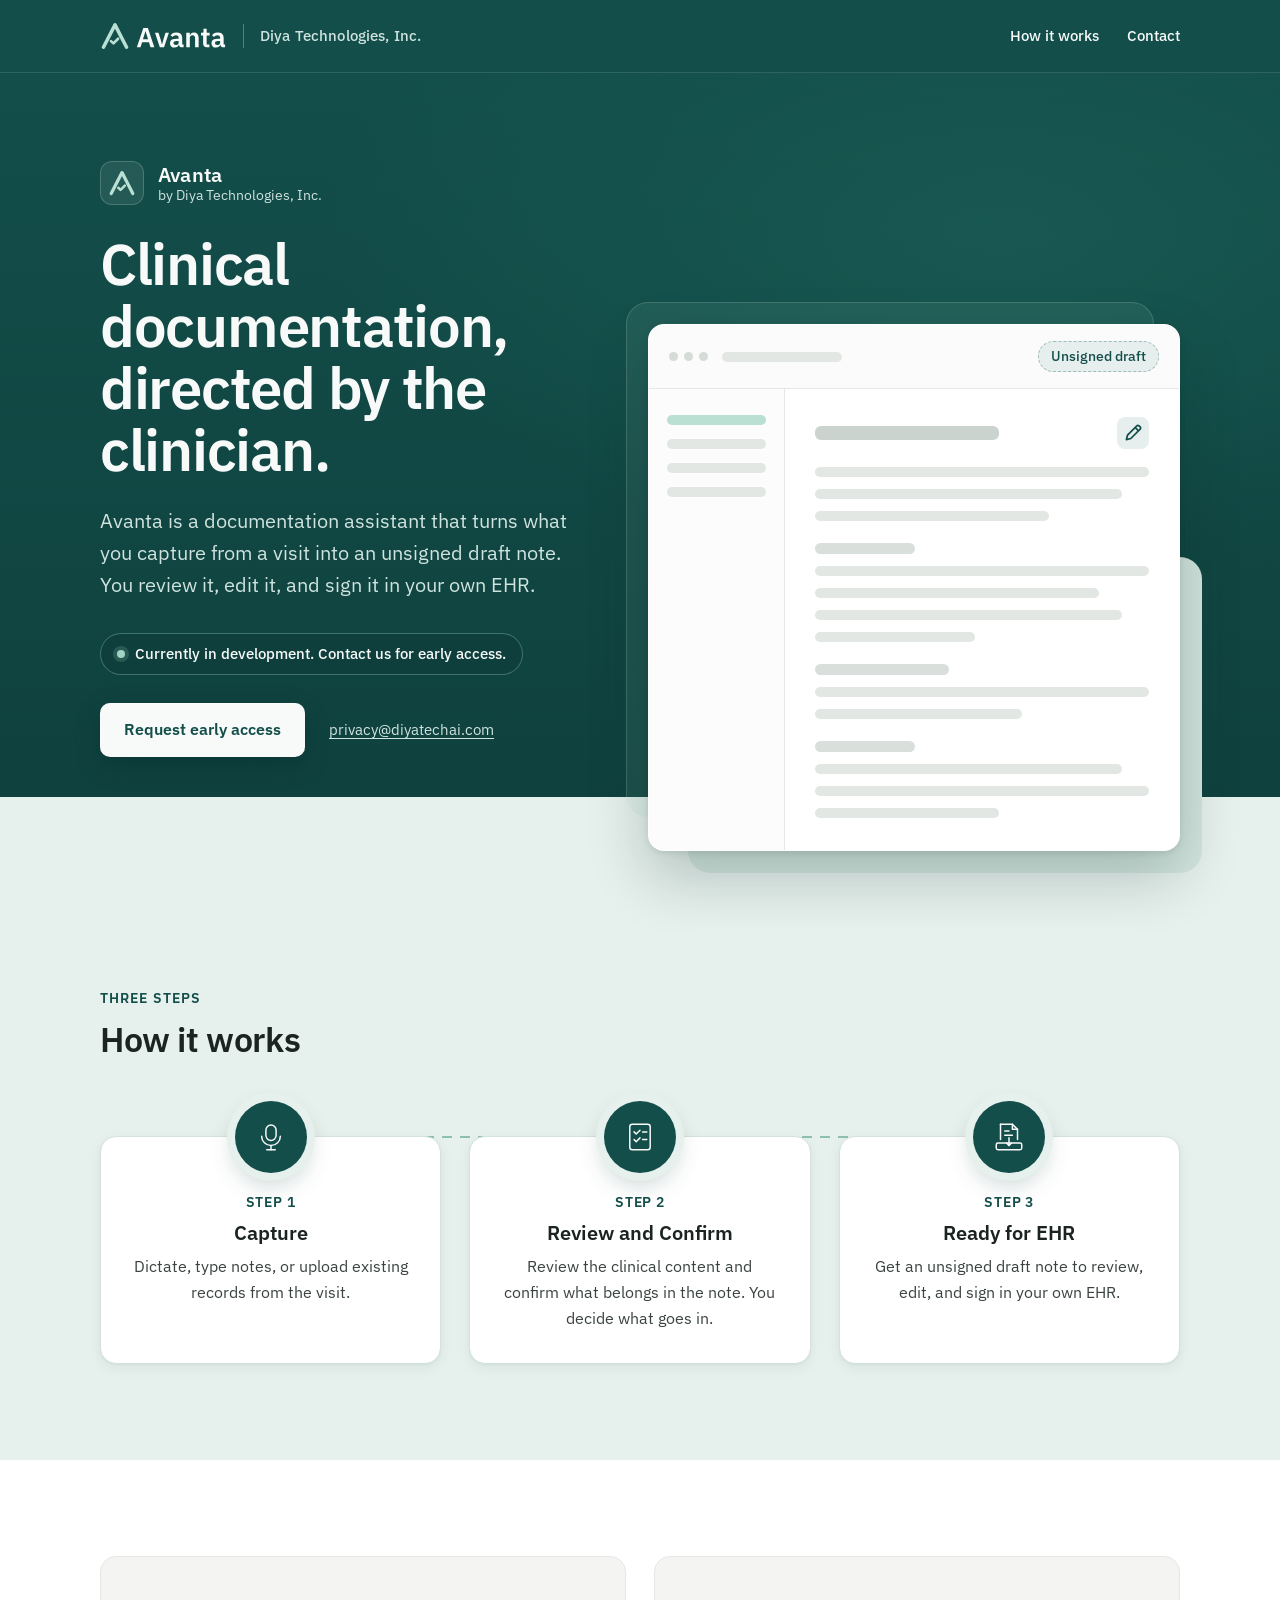
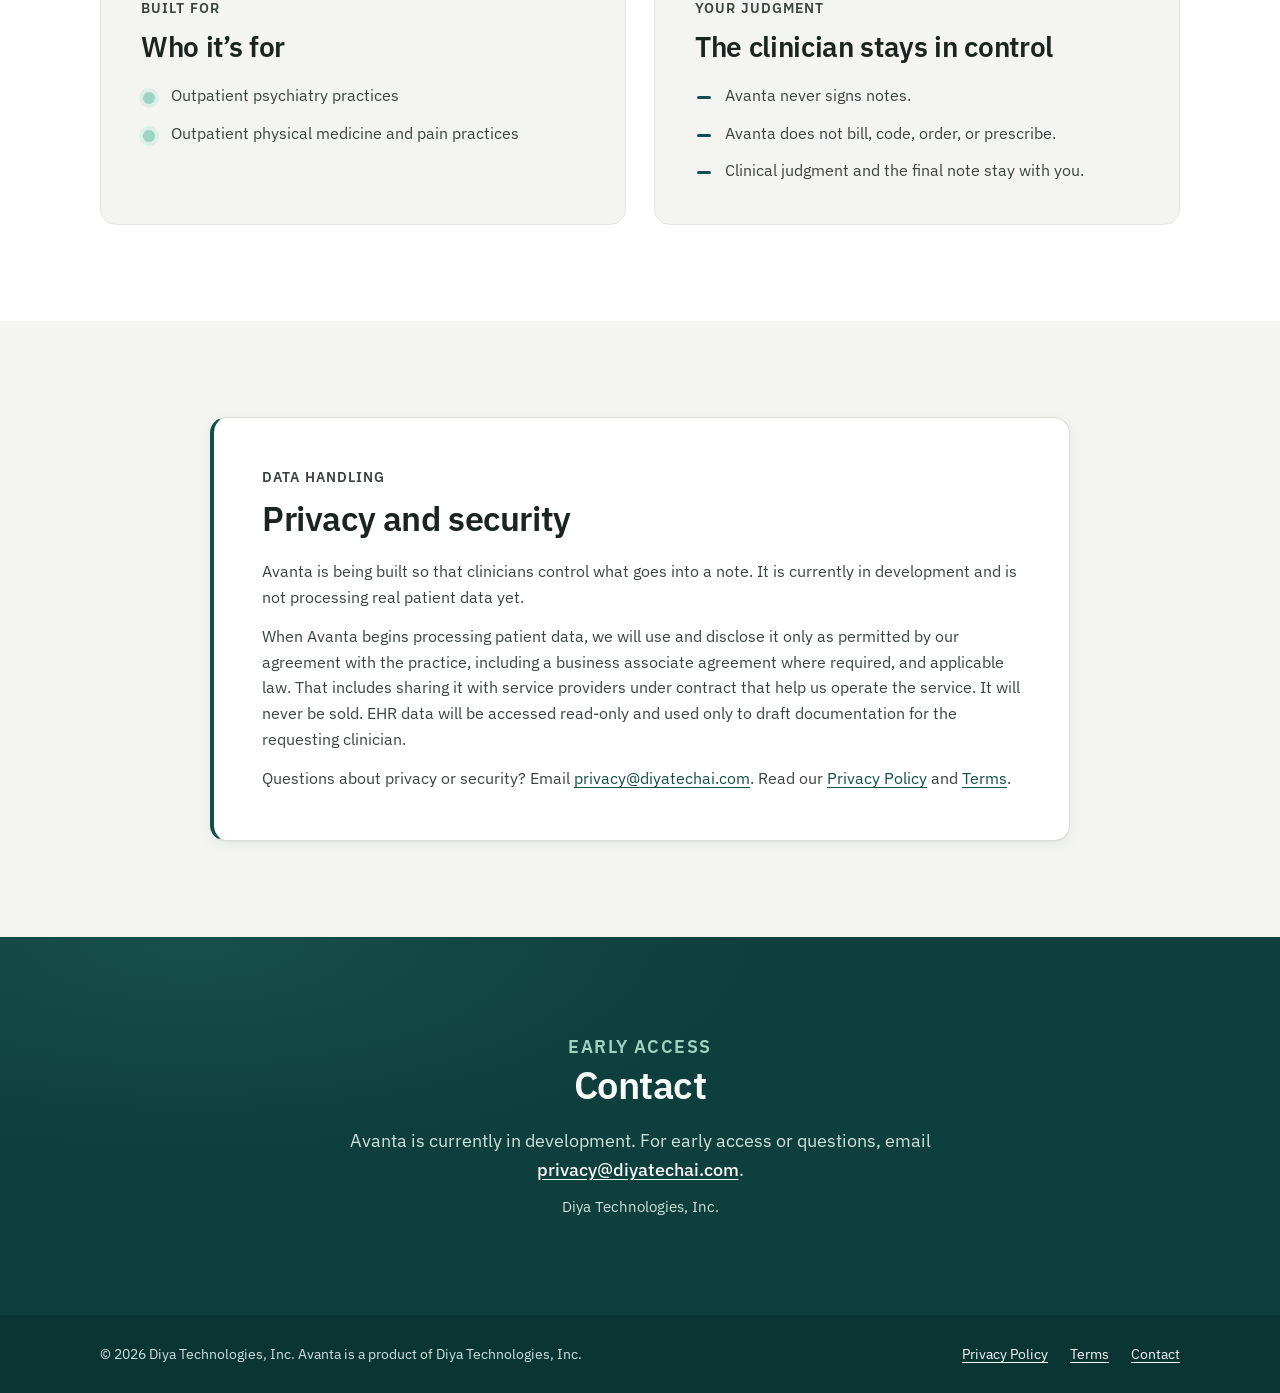
==== avanta/index.html @ 472aa52d "Publish Diya Technologies home page and Avanta pages Co-authored-by: johnjohnanthony <johnjohnanthon" ====
<!doctype html>
<html lang="en">
<head>
<meta charset="utf-8">
<meta name="viewport" content="width=device-width, initial-scale=1">
<title>Avanta | Diya Technologies, Inc.</title>
<meta name="description" content="Avanta is a clinician-directed clinical documentation assistant from Diya Technologies, Inc. It prepares unsigned draft notes that clinicians review, edit, and sign in their own EHR. Currently in development.">
<meta name="theme-color" content="#134E4A">
<link rel="icon" href="/avanta/logo/favicon.svg" type="image/svg+xml">
<link rel="icon" href="/avanta/logo/favicon-32.png" sizes="32x32" type="image/png">
<link rel="icon" href="/avanta/logo/favicon-16.png" sizes="16x16" type="image/png">
<link rel="icon" href="/avanta/logo/icon-512.png" sizes="512x512" type="image/png">
<link rel="apple-touch-icon" href="/avanta/logo/apple-touch-icon-180.png">
<link rel="preload" href="/avanta/fonts/ibm-plex-sans-latin-400-normal.woff2" as="font" type="font/woff2" crossorigin>
<link rel="stylesheet" href="/avanta/styles.css">
</head>
<body class="page-avanta">
<a class="skip" href="#main">Skip to content</a>
<header class="site-header">
  <div class="wrap">
    <div class="brand">
      <a class="logo" href="/avanta/" aria-label="Avanta"><svg data-logo="lockup" class="logo-svg" viewBox="0 0 203.1 48" role="img" aria-label="Avanta" focusable="false"><g class="logo-mark"><path d="M5.5 42 L24 6.2 L42.5 42" fill="none" stroke="currentColor" stroke-width="5.6" stroke-linecap="round" stroke-linejoin="round"/><path d="M17.6 32.2 L21.5 35.8 L28.9 28.4" fill="none" stroke="currentColor" stroke-width="4.3" stroke-linecap="round" stroke-linejoin="round"/></g><path class="logo-word" transform="translate(58 0)" d="M28.912607449856733 42.0H22.828080229226362L20.340974212034386 34.0945558739255H9.326647564469914L6.883954154727794 42.0H0.9326647564469914L11.325214899713467 11.0H18.60888252148997ZM18.91977077363897 29.07593123209169 16.388252148997136 21.259312320916905 14.922636103151863 16.32951289398281H14.70057306590258L13.234957020057307 21.259312320916905L10.74785100286533 29.07593123209169ZM44.4567335243553 42.0H37.70601719197708L29.978223495702007 18.816618911174785H35.574212034383955L38.8163323782235 28.80945558739255L41.08137535816619 37.070200573065904H41.39226361031519L43.65730659025788 28.80945558739255L46.810601719197706 18.816618911174785H52.22893982808023ZM75.81174785100288 42.0H72.65845272206305Q71.3704871060172 42.0 70.37120343839541 41.40042979942693Q69.37191977077364 40.80085959885387 68.81676217765043 39.646131805157594Q68.26160458452722 38.49140401146132 68.26160458452722 36.93696275071633V36.448424068767906L69.68280802292264 38.00286532951289H68.08395415472779Q67.50659025787967 40.22349570200573 65.70787965616046 41.378223495702Q63.909169054441264 42.532951289398284 61.333237822349574 42.532951289398284Q57.78022922636104 42.532951289398284 55.870487106017194 40.64541547277937Q53.96074498567336 38.757879656160455 53.96074498567336 35.693409742120345Q53.96074498567336 33.29512893982808 55.13767908309456 31.740687679083095Q56.314613180515764 30.186246418338108 58.5352435530086 29.386819484240686Q60.75587392550143 28.587392550143264 63.86475644699141 28.587392550143264H67.81747851002865V26.89971346704871Q67.81747851002865 24.98997134670487 66.79598853868194 23.90186246418338Q65.77449856733524 22.813753581661892 63.50945558739255 22.813753581661892Q61.510888252149 22.813753581661892 60.28954154727794 23.679799426934096Q59.06819484240688 24.545845272206304 58.2243553008596 25.744985673352435L54.84899713467049 22.724928366762178Q56.136962750716336 20.726361031518625 58.26876790830946 19.505014326647565Q60.400573065902584 18.283667621776505 63.909169054441264 18.283667621776505Q68.57249283667622 18.283667621776505 71.03739255014327 20.437679083094558Q73.50229226361031 22.591690544412607 73.50229226361031 26.544412607449857V37.46991404011462H75.81174785100288ZM67.81747851002865 32.00716332378224H64.1756446991404Q61.95501432664757 32.00716332378224 60.84469914040115 32.73997134670487Q59.73438395415473 33.4727793696275 59.73438395415473 34.84957020057307V35.60458452722063Q59.73438395415473 36.98137535816619 60.66704871060172 37.6919770773639Q61.599713467048716 38.402578796561606 63.24297994269341 38.402578796561606Q64.53094555873926 38.402578796561606 65.55243553008597 38.02507163323782Q66.57392550143267 37.64756446991404 67.19570200573065 36.892550143266476Q67.81747851002865 36.13753581661891 67.81747851002865 35.07163323782235ZM85.71547277936963 42.0H80.03065902578798V18.816618911174785H85.71547277936963V22.68051575931232H85.93753581661892Q86.64813753581663 20.81518624641834 88.18037249283668 19.549426934097422Q89.71260744985675 18.283667621776505 92.42177650429801 18.283667621776505Q95.97478510028654 18.283667621776505 97.9067335243553 20.65974212034384Q99.83868194842408 23.035816618911173 99.83868194842408 27.343839541547275V42.0H94.15386819484242V27.921203438395416Q94.15386819484242 25.478510028653293 93.26561604584529 24.212750716332376Q92.37736389684815 22.94699140401146 90.33438395415475 22.94699140401146Q89.17965616045846 22.94699140401146 88.11375358166191 23.368911174785097Q87.04785100286534 23.79083094555874 86.38166189111749 24.612464183381086Q85.71547277936963 25.434097421203436 85.71547277936963 26.677650429799428ZM117.0704871060172 42.0H112.98452722063038Q110.05329512893984 42.0 108.52106017191977 40.46776504297994Q106.98882521489972 38.93553008595988 106.98882521489972 36.09312320916905V23.302292263610315H103.56905444126076V18.816618911174785H105.34555873925503Q106.63352435530086 18.816618911174785 107.09985673352436 18.21704871060172Q107.56618911174786 17.617478510028654 107.56618911174786 16.41833810888252V12.46561604584527H112.67363896848138V18.816618911174785H117.42578796561605V23.302292263610315H112.67363896848138V37.46991404011462H117.0704871060172ZM142.16332378223495 42.0H139.01002865329514Q137.72206303724928 42.0 136.72277936962752 41.40042979942693Q135.72349570200575 40.80085959885387 135.16833810888255 39.646131805157594Q134.61318051575932 38.49140401146132 134.61318051575932 36.93696275071633V36.448424068767906L136.03438395415475 38.00286532951289H134.4355300859599Q133.85816618911176 40.22349570200573 132.05945558739256 41.378223495702Q130.26074498567337 42.532951289398284 127.68481375358166 42.532951289398284Q124.13180515759313 42.532951289398284 122.22206303724928 40.64541547277937Q120.31232091690545 38.757879656160455 120.31232091690545 35.693409742120345Q120.31232091690545 33.29512893982808 121.48925501432666 31.740687679083095Q122.66618911174785 30.186246418338108 124.8868194842407 29.386819484240686Q127.10744985673354 28.587392550143264 130.2163323782235 28.587392550143264H134.16905444126076V26.89971346704871Q134.16905444126076 24.98997134670487 133.14756446991404 23.90186246418338Q132.12607449856733 22.813753581661892 129.86103151862466 22.813753581661892Q127.86246418338109 22.813753581661892 126.64111747851004 23.679799426934096Q125.41977077363897 24.545845272206304 124.5759312320917 25.744985673352435L121.20057306590259 22.724928366762178Q122.48853868194844 20.726361031518625 124.62034383954156 19.505014326647565Q126.75214899713468 18.283667621776505 130.26074498567337 18.283667621776505Q134.92406876790832 18.283667621776505 137.38896848137537 20.437679083094558Q139.85386819484242 22.591690544412607 139.85386819484242 26.544412607449857V37.46991404011462H142.16332378223495ZM134.16905444126076 32.00716332378224H130.5272206303725Q128.30659025787966 32.00716332378224 127.19627507163324 32.73997134670487Q126.08595988538683 33.4727793696275 126.08595988538683 34.84957020057307V35.60458452722063Q126.08595988538683 36.98137535816619 127.01862464183381 37.6919770773639Q127.9512893982808 38.402578796561606 129.59455587392551 38.402578796561606Q130.88252148997137 38.402578796561606 131.90401146131808 38.02507163323782Q132.92550143266476 37.64756446991404 133.54727793696276 36.892550143266476Q134.16905444126076 36.13753581661891 134.16905444126076 35.07163323782235Z"/></svg></a>
      <span class="brand-sep" aria-hidden="true"></span>
      <a class="company" href="/">Diya Technologies, Inc.</a>
    </div>
    <nav class="nav" aria-label="Primary">
      <a href="#how">How it works</a>
      <a href="#contact">Contact</a>
    </nav>
  </div>
</header>

<main id="main">
  <div class="hero-band">
    <div class="wrap hero">
      <div class="hero-copy">
        <p class="wordmark"><span class="wm-mark"><svg data-logo="mark" class="mark-svg" viewBox="0 0 48 48" aria-hidden="true" focusable="false"><path d="M5.5 42 L24 6.2 L42.5 42" fill="none" stroke="currentColor" stroke-width="5.6" stroke-linecap="round" stroke-linejoin="round"/><path d="M17.6 32.2 L21.5 35.8 L28.9 28.4" fill="none" stroke="currentColor" stroke-width="4.3" stroke-linecap="round" stroke-linejoin="round"/></svg></span><span class="wm-text">Avanta<span>by Diya Technologies, Inc.</span></span></p>
        <h1>Clinical documentation, directed by the clinician.</h1>
        <p class="lede">Avanta is a documentation assistant that turns what you capture from a visit into an unsigned draft note. You review it, edit it, and sign it in your own EHR.</p>
        <p class="status"><i aria-hidden="true"></i>Currently in development. Contact us for early access.</p>
        <div class="actions">
          <a class="btn" href="mailto:privacy@diyatechai.com?subject=Avanta%20early%20access">Request early access</a>
          <a class="mail" href="mailto:privacy@diyatechai.com">privacy@diyatechai.com</a>
        </div>
      </div>
      <div class="hero-visual">
        <div class="frame">
<div class="mock" aria-hidden="true">
  <div class="mock-top"><span class="dots"><i></i><i></i><i></i></span><span class="sk w30"></span><span class="badge">Unsigned draft</span></div>
  <div class="mock-body">
    <div class="mock-side"><span class="sk on"></span><span class="sk"></span><span class="sk"></span><span class="sk"></span></div>
    <div class="mock-main">
      <div class="mock-head"><span class="sk hd w55"></span><svg class="mock-icon" viewBox="0 0 20 20" aria-hidden="true"><path d="M4 16l1-4 8.5-8.5a1.4 1.4 0 0 1 2 0l1 1a1.4 1.4 0 0 1 0 2L8 15l-4 1z" fill="none" stroke="currentColor" stroke-width="1.6" stroke-linejoin="round"/><path d="M12 5l3 3" fill="none" stroke="currentColor" stroke-width="1.6"/></svg></div>
      <span class="sk w100"></span><span class="sk w92"></span><span class="sk w70"></span>
      <span class="sk sub w30"></span>
      <span class="sk w100"></span><span class="sk w85"></span><span class="sk w92"></span><span class="sk w48"></span>
      <span class="sk sub w40"></span>
      <span class="sk w100"></span><span class="sk w62"></span>
      <span class="sk sub w30"></span>
      <span class="sk w92"></span><span class="sk w100"></span><span class="sk w55"></span>
    </div>
  </div>
</div>
        </div>
      </div>
    </div>
  </div>

  <section id="how" class="band band-how" aria-labelledby="how-h">
    <div class="wrap">
      <p class="eyebrow">Three steps</p>
      <h2 id="how-h">How it works</h2>
      <ol class="steps">
        <li class="step">
          <div class="step-node"><span class="step-icon"><svg viewBox="0 0 40 40" fill="none" stroke="currentColor" stroke-width="1.75" stroke-linecap="round" stroke-linejoin="round" aria-hidden="true"><rect x="14" y="6" width="12" height="18" rx="6"/><path d="M9 19a11 11 0 0 0 22 0"/><path d="M20 30v5"/><path d="M15 35h10"/></svg></span></div>
          <span class="step-num">Step 1</span>
          <h3>Capture</h3>
          <p>Dictate, type notes, or upload existing records from the visit.</p>
        </li>
        <li class="step">
          <div class="step-node"><span class="step-icon"><svg viewBox="0 0 40 40" fill="none" stroke="currentColor" stroke-width="1.75" stroke-linecap="round" stroke-linejoin="round" aria-hidden="true"><rect x="8" y="5" width="24" height="30" rx="3"/><path d="M13 14l2.5 2.5L20 12"/><path d="M23 14h5"/><path d="M13 23l2.5 2.5L20 21"/><path d="M23 23h5"/></svg></span></div>
          <span class="step-num">Step 2</span>
          <h3>Review and Confirm</h3>
          <p>Review the clinical content and confirm what belongs in the note. You decide what goes in.</p>
        </li>
        <li class="step">
          <div class="step-node"><span class="step-icon"><svg viewBox="0 0 40 40" fill="none" stroke="currentColor" stroke-width="1.75" stroke-linecap="round" stroke-linejoin="round" aria-hidden="true"><path d="M10 5h14l6 6v12"/><path d="M24 5v6h6"/><path d="M10 5v18"/><path d="M15 13h5"/><path d="M15 18h9"/><rect x="5" y="27" width="30" height="8" rx="2"/><path d="M20 21v9"/><path d="M17 27l3 3 3-3"/></svg></span></div>
          <span class="step-num">Step 3</span>
          <h3>Ready for EHR</h3>
          <p>Get an unsigned draft note to review, edit, and sign in your own EHR.</p>
        </li>
      </ol>
    </div>
  </section>

  <section class="band band-who" aria-label="Who it is for and what it does not do">
    <div class="wrap">
      <div class="two">
        <div class="card who">
          <p class="eyebrow">Built for</p>
          <h2>Who it&rsquo;s for</h2>
          <ul>
            <li>Outpatient psychiatry practices</li>
            <li>Outpatient physical medicine and pain practices</li>
          </ul>
        </div>
        <div class="card control">
          <p class="eyebrow">Your judgment</p>
          <h2>The clinician stays in control</h2>
          <ul>
            <li>Avanta never signs notes.</li>
            <li>Avanta does not bill, code, order, or prescribe.</li>
            <li>Clinical judgment and the final note stay with you.</li>
          </ul>
        </div>
      </div>
    </div>
  </section>

  <section class="band band-privacy" aria-labelledby="privacy-h">
    <div class="wrap">
      <div class="card privacy">
        <p class="eyebrow">Data handling</p>
        <h2 id="privacy-h">Privacy and security</h2>
        <p>Avanta is being built so that clinicians control what goes into a note. It is currently in development and is not processing real patient data yet.</p>
        <p>When Avanta begins processing patient data, we will use and disclose it only as permitted by our agreement with the practice, including a business associate agreement where required, and applicable law. That includes sharing it with service providers under contract that help us operate the service. It will never be sold. EHR data will be accessed read-only and used only to draft documentation for the requesting clinician.</p>
        <p>Questions about privacy or security? Email <a href="mailto:privacy@diyatechai.com">privacy@diyatechai.com</a>. Read our <a href="/avanta/privacy/">Privacy Policy</a> and <a href="/avanta/terms/">Terms</a>.</p>
      </div>
    </div>
  </section>

  <section id="contact" class="band band-contact" aria-labelledby="contact-h">
    <div class="wrap contact">
      <p class="eyebrow">Early access</p>
      <h2 id="contact-h">Contact</h2>
      <p>Avanta is currently in development. For early access or questions, email <a href="mailto:privacy@diyatechai.com">privacy@diyatechai.com</a>.</p>
      <p>Diya Technologies, Inc.</p>
    </div>
  </section>
</main>

<footer class="site-footer">
  <div class="wrap">
    <span>&copy; 2026 Diya Technologies, Inc. Avanta is a product of Diya Technologies, Inc.</span>
    <nav aria-label="Legal">
      <a href="/avanta/privacy/">Privacy Policy</a>
      <a href="/avanta/terms/">Terms</a>
      <a href="mailto:privacy@diyatechai.com">Contact</a>
    </nav>
  </div>
</footer>
</body>
</html>
---- avanta/styles.css ----
/* Avanta public pages, v2 Direction A "Petrol Hero". IBM Plex Sans only, self-hosted (SIL OFL 1.1, see fonts/OFL.txt). No scripts. */
@font-face{font-family:"IBM Plex Sans";font-style:normal;font-weight:400;font-display:swap;src:url("/avanta/fonts/ibm-plex-sans-latin-400-normal.woff2") format("woff2");}
@font-face{font-family:"IBM Plex Sans";font-style:normal;font-weight:500;font-display:swap;src:url("/avanta/fonts/ibm-plex-sans-latin-500-normal.woff2") format("woff2");}
@font-face{font-family:"IBM Plex Sans";font-style:normal;font-weight:600;font-display:swap;src:url("/avanta/fonts/ibm-plex-sans-latin-600-normal.woff2") format("woff2");}
:root{
  --canvas:#F4F5F3; --surface:#FFFFFF; --border:#D9DDD8; --border-2:#E4E8E4;
  --text:#1B2420; --text-2:#3A433F; --muted:#4F5B56;
  --primary:#134E4A; --primary-deep:#0E3F3C; --primary-hover:#0E3F3C;
  --on-dark:#F7FAF9; --on-dark-2:#CFE3DF; --mint:#9FD3C3; --mint-soft:#B9E0D2;
  --sage-band:#E6F0EC; --tint:#E7EFEE;
  --ok-bg:#DDEFE8; --ok-fg:#134E4A; --rec-bg:#E7EFEE; --rec-fg:#134E4A; --no-bg:#EEF0EE; --no-fg:#4F5B56;
  --sk:#E3E7E4; --sk-2:#EDF0EE;
  --radius:10px; --radius-lg:16px;
  --shadow-1:0 1px 2px rgba(14,63,60,.06),0 4px 14px rgba(14,63,60,.06);
  --shadow-2:0 2px 6px rgba(9,40,38,.10),0 24px 60px rgba(9,40,38,.24);
}
*{box-sizing:border-box}
html{-webkit-text-size-adjust:100%;scroll-behavior:auto}
body{margin:0;background:var(--canvas);color:var(--text);font-family:"IBM Plex Sans",sans-serif;font-weight:400;font-size:16px;line-height:1.6}
a{color:var(--primary);text-underline-offset:3px}
a:hover{color:var(--primary-hover)}
a:focus-visible,.btn:focus-visible{outline:2px solid currentColor;outline-offset:3px;border-radius:4px}
.wrap{max-width:1160px;margin:0 auto;padding:0 40px}
.skip{position:absolute;left:-9999px}
.skip:focus{left:16px;top:16px;background:var(--surface);color:var(--primary);padding:8px 12px;z-index:10}
p{margin:0}

/* Header: sits on the petrol band */
.site-header{background-color:var(--primary);color:var(--on-dark);border-bottom:1px solid rgba(207,227,223,.14)}
.site-header .wrap{display:flex;align-items:center;justify-content:space-between;gap:16px;min-height:72px}
.brand{display:flex;align-items:center;gap:16px;min-width:0}
.logo{display:inline-flex;color:var(--mint-soft);line-height:0}
.logo-svg{height:30px;width:auto;display:block}
.logo-svg .logo-word{fill:var(--on-dark)}
.brand-sep{width:1px;height:24px;background:rgba(207,227,223,.35)}
.company{font-weight:500;font-size:15px;color:var(--on-dark-2);text-decoration:none;letter-spacing:.01em}
.page-home .company{font-weight:600;font-size:17px;color:var(--on-dark)}
.company:hover{color:var(--on-dark);text-decoration:underline}
.nav{display:flex;gap:28px}
.nav a{color:var(--on-dark);text-decoration:none;font-weight:500;font-size:15px}
.nav a:hover{color:var(--on-dark);text-decoration:underline}

/* Hero band */
.hero-band{background-color:var(--primary);color:var(--on-dark);
  background-image:radial-gradient(1100px 520px at 78% 18%,#185852 0%,rgba(24,88,82,0) 62%),linear-gradient(180deg,#134E4A 0%,#0E3F3C 100%);
  position:relative}
.hero-band::after{content:"";position:absolute;left:0;right:0;bottom:0;height:var(--strip,150px);background:var(--strip-bg,var(--sage-band))}
.page-home{--strip-bg:var(--canvas)}
.hero{position:relative;z-index:1;display:grid;grid-template-columns:minmax(0,1fr) minmax(0,1.08fr);gap:56px;align-items:start;padding-top:88px;padding-bottom:0}
.hero-copy{padding-bottom:calc(var(--strip,150px) + 40px)}
.wordmark{display:flex;align-items:center;gap:14px;margin:0 0 28px}
.wm-mark{display:inline-flex;width:44px;height:44px;border-radius:12px;background:rgba(247,250,249,.08);border:1px solid rgba(207,227,223,.22);align-items:center;justify-content:center;color:var(--mint-soft)}
.wm-mark .mark-svg{width:28px;height:28px}
.wm-text{font-weight:600;font-size:20px;letter-spacing:.01em;color:var(--on-dark);line-height:1.25}
.wm-text span{display:block;font-weight:400;font-size:14px;letter-spacing:0;color:var(--on-dark-2)}
h1{margin:0 0 24px;font-weight:600;font-size:58px;line-height:1.07;letter-spacing:-.022em;max-width:13.5ch;color:var(--on-dark)}
.lede{font-size:20px;line-height:1.6;color:var(--on-dark-2);max-width:34em}
.status{display:inline-flex;align-items:center;gap:10px;margin-top:32px;padding:8px 16px;border-radius:999px;
  background-color:var(--primary-deep);border:1px solid rgba(159,211,195,.35);font-size:15px;font-weight:500;color:var(--on-dark)}
.status i{width:8px;height:8px;border-radius:50%;background:var(--mint);flex:none;box-shadow:0 0 0 4px rgba(159,211,195,.18)}
.actions{display:flex;flex-wrap:wrap;gap:14px 24px;align-items:center;margin-top:28px}
.btn{display:inline-block;background-color:var(--on-dark);color:var(--primary);text-decoration:none;font-weight:600;font-size:16px;
  padding:14px 24px;border-radius:var(--radius);box-shadow:0 1px 0 rgba(255,255,255,.4) inset,0 8px 24px rgba(5,30,28,.28);transition:transform .15s ease}
.btn:hover{background-color:#FFFFFF;color:var(--primary-deep)}
.actions .mail{font-size:15px;color:var(--on-dark-2)}
.actions .mail:hover{color:var(--on-dark)}

/* Illustration: floats on the right and overlaps the next section */
.hero-visual{position:relative;margin-bottom:96px;z-index:2;align-self:end}
.frame{position:relative}
.frame::before{content:"";position:absolute;inset:-22px 26px 34px -22px;border-radius:22px;background:rgba(159,211,195,.10);border:1px solid rgba(207,227,223,.18)}
.frame::after{content:"";position:absolute;inset:auto -22px -22px 40px;height:60%;border-radius:22px;background:#D3E5DE;z-index:-1}
.frame{isolation:isolate}
.mock{position:relative;background-color:var(--surface);color:var(--text);border-radius:var(--radius-lg);box-shadow:var(--shadow-2);overflow:hidden;border:1px solid rgba(255,255,255,.6)}
.mock-top{display:flex;align-items:center;gap:14px;padding:16px 20px;border-bottom:1px solid var(--border-2);background-color:#FAFBFA}
.dots{display:flex;gap:6px}.dots i{width:9px;height:9px;border-radius:50%;background:#D5DBD7}
.mock-top .sk{flex:1;max-width:120px}
.badge{margin-left:auto;display:inline-flex;align-items:center;gap:6px;padding:3px 12px;border-radius:999px;font-size:14px;font-weight:500;
  background-color:var(--tint);color:var(--primary);border:1px dashed #9DBDB8;white-space:nowrap}
.mock-body{display:grid;grid-template-columns:136px 1fr}
.mock-side{display:flex;flex-direction:column;gap:14px;padding:26px 18px;border-right:1px solid var(--border-2);background-color:#FBFCFB}
.mock-side .sk{height:10px;width:100%}
.mock-side .sk.on{background:var(--mint-soft)}
.mock-main{padding:28px 30px 32px;display:flex;flex-direction:column;gap:12px}
.sk{display:block;height:10px;border-radius:6px;background:var(--sk)}
.mock-head{display:flex;align-items:center;justify-content:space-between;gap:12px;margin-bottom:6px}
.mock-head .sk.hd{flex:none;margin:0}
.mock-icon{width:22px;height:22px;flex:none;color:#134E4A;padding:5px;box-sizing:content-box;border-radius:8px;background:var(--tint)}
.sk.sub{height:11px;margin-top:10px;background:#D9DFDB}
.sk.hd{height:14px;background:#CBD3CE;margin-bottom:6px}
.w30{width:30%}.w40{width:40%}.w45{width:45%}.w48{width:48%}.w52{width:52%}.w55{width:55%}.w60{width:60%}.w62{width:62%}.w70{width:70%}.w85{width:85%}.w92{width:92%}.w100{width:100%}

/* Section rhythm */
.band{padding:96px 0}
.band-how{background-color:var(--sage-band);padding-top:40px}
.band-who{background-color:var(--surface)}
.band-privacy{background-color:var(--canvas)}
.eyebrow,.eyebrow-h{margin:0 0 10px;font-size:14px;font-weight:600;letter-spacing:.08em;text-transform:uppercase;color:var(--primary)}
h2{margin:0 0 20px;font-weight:600;font-size:34px;line-height:1.2;letter-spacing:-.012em;color:var(--text)}
h3{margin:0 0 8px;font-weight:600;font-size:20px;line-height:1.35}
.card{background-color:var(--surface);border:1px solid var(--border);border-radius:var(--radius-lg);padding:32px;box-shadow:var(--shadow-1)}
.card p{color:var(--text-2)}

/* Steps: connected flow */
.steps{list-style:none;margin:40px 0 0;padding:0;display:grid;grid-template-columns:repeat(3,1fr);gap:28px;position:relative}
.steps::before{content:"";position:absolute;top:36px;left:calc(16.66% - 0px);right:calc(16.66% - 0px);height:2px;
  background:repeating-linear-gradient(90deg,#8FBFB3 0 10px,transparent 10px 18px)}
.step{position:relative;text-align:center;background-color:var(--surface);border-radius:var(--radius-lg);padding:0 28px 32px;margin-top:36px;box-shadow:var(--shadow-1);border:1px solid #D3E2DC}
.step-node{display:flex;justify-content:center;margin:-36px 0 18px}
.step-icon{width:72px;height:72px;border-radius:50%;display:flex;align-items:center;justify-content:center;background-color:var(--primary);color:var(--on-dark);
  box-shadow:0 0 0 8px var(--sage-band),0 10px 24px rgba(14,63,60,.25)}
.step-icon svg{width:34px;height:34px}
.step-num{display:block;font-size:14px;font-weight:600;letter-spacing:.06em;text-transform:uppercase;color:var(--primary);margin-bottom:6px}
.step p{color:var(--text-2)}

/* Who / control */
.two{display:grid;grid-template-columns:1fr 1fr;gap:28px}
.band-who .card{box-shadow:none;background-color:var(--canvas);border-color:var(--border-2);padding:40px}
.band-who h2{font-size:28px}
.card ul{margin:0;padding:0;list-style:none;color:var(--text-2)}
.card li{position:relative;padding-left:30px}
.card li+li{margin-top:12px}
.card li::before{content:"";position:absolute;left:2px;top:.55em;width:12px;height:12px;border-radius:50%;background:var(--mint);box-shadow:0 0 0 4px #DDEFE8}
.control li::before{border-radius:3px;background:var(--primary);box-shadow:none;width:14px;height:3px;top:.8em}

/* Privacy */
.privacy{max-width:860px;margin:0 auto;padding:48px;border-left:4px solid var(--primary)}
.privacy p+p{margin-top:14px}

/* Contact band */
.band-contact{background-color:var(--primary-deep);color:var(--on-dark);
  background-image:radial-gradient(800px 300px at 15% 0%,#164F4A 0%,rgba(22,79,74,0) 70%)}
.contact{text-align:center}
.band-contact .eyebrow{color:var(--mint)}
.band-contact h2{color:var(--on-dark);font-size:38px}
.contact p{color:var(--on-dark-2);font-size:18px;max-width:40em;margin:0 auto}
.contact p+p{margin-top:10px;font-size:15px}
.band-contact a{color:var(--on-dark);font-weight:500}
.band-contact a:hover{color:#FFFFFF}

/* Footer */
.site-footer{background-color:#0B3532;color:var(--on-dark-2);font-size:14px}
.site-footer .wrap{display:flex;flex-wrap:wrap;justify-content:space-between;gap:12px 24px;padding-top:28px;padding-bottom:28px}
.site-footer nav{display:flex;flex-wrap:wrap;gap:8px 22px}
.site-footer a{color:var(--on-dark)}

/* Home */
.home-hero{align-items:center;padding-bottom:0}
.page-home h1{font-size:60px;max-width:11ch}
.page-home{--strip:190px}
.page-home .hero-visual{margin-bottom:40px}
.tile{position:relative;background-color:var(--surface);color:var(--text);border-radius:20px;box-shadow:var(--shadow-2);padding:32px}
.tile .eyebrow-h{margin-bottom:16px}
.product-top{display:flex;flex-wrap:wrap;align-items:center;gap:10px 14px;margin-bottom:12px}
.tile-mark{display:inline-flex;width:48px;height:48px;border-radius:12px;background-color:var(--primary);color:var(--mint-soft);align-items:center;justify-content:center}
.tile-mark .mark-svg{width:30px;height:30px}
.product-top h3{margin:0;font-size:26px;color:var(--text)}
.tag{display:inline-block;padding:3px 12px;background-color:var(--tint);border:1px solid #C9DAD8;border-radius:999px;font-size:14px;font-weight:500;color:var(--primary)}
.tile > p{color:var(--text-2)}
.tile-visual{margin:22px 0 4px;padding:18px;border-radius:14px;background-color:var(--sage-band)}
.mock.mini{box-shadow:0 1px 2px rgba(14,63,60,.08),0 10px 24px rgba(14,63,60,.10)}
.mock.mini .mock-top{padding:10px 14px}
.mock.mini .mock-main{padding:16px 18px 18px;gap:8px}
.tile .product-link{margin-top:18px;font-weight:600}
.home-contact{padding-top:48px;background-color:var(--canvas);background-image:none;color:var(--text)}
.home-contact h2{color:var(--text)}
.home-contact p{color:var(--text-2)}
.home-contact a{color:var(--primary)}
.home-contact a:hover{color:var(--primary-hover)}

/* Legal pages: petrol band behind the top of the document card */
.doc{padding:56px 0 96px;background-color:var(--canvas);background-image:linear-gradient(180deg,#134E4A 0,#0E3F3C 240px,var(--canvas) 240px)}
.doc .card{max-width:820px;margin:0 auto;padding:56px 64px;box-shadow:var(--shadow-2);border:0}
.doc h1{font-size:44px;max-width:none;margin:8px 0 16px;color:var(--text)}
.doc h2{font-size:22px;margin:36px 0 10px;padding-top:24px;border-top:1px solid var(--border-2)}
.doc p,.doc li{color:var(--text-2)}
.doc ul{padding-left:22px;list-style:disc}
.doc li{padding-left:0}
.doc li::before{display:none}
.doc li+li{margin-top:8px}
.crumb{font-size:15px;font-weight:500}
.updated{font-size:15px;color:var(--muted)}
.draft{padding:14px 16px;background-color:var(--tint);border:1px solid #C9DAD8;border-radius:var(--radius);color:var(--text);font-size:15px}
.draft strong{font-weight:600}
.doc .card p{margin:0 0 12px}
.doc .card ul{margin:0 0 12px}
.doc .card p.updated{margin:0}
.doc .card p.draft{margin:24px 0 8px}

/* Motion: the illustration card settles in once */
@media (prefers-reduced-motion: no-preference){
  .mock{animation:card-in .7s cubic-bezier(.2,.7,.2,1) .1s both}
  @keyframes card-in{from{opacity:0;transform:translateY(10px)}to{opacity:1;transform:none}}
  .btn:hover{transform:translateY(-1px)}
}

/* Responsive */
@media (max-width:1100px){
  .hero{gap:40px;padding-top:72px}
  h1{font-size:48px}
  .page-home h1{font-size:50px}
  .mock-body{grid-template-columns:96px 1fr}
}
@media (max-width:900px){
  .hero{grid-template-columns:1fr;gap:0}
  .hero-band,.page-home{--strip:120px}
  .hero-copy,.page-home .hero-copy{padding-bottom:48px}
  .hero-visual,.page-home .hero-visual{margin-bottom:40px;max-width:620px}
  .two{grid-template-columns:1fr}
  .steps{grid-template-columns:1fr;gap:20px;margin-top:32px}
  .steps::before{top:36px;bottom:36px;left:36px;right:auto;width:2px;height:auto;background:repeating-linear-gradient(180deg,#8FBFB3 0 10px,transparent 10px 18px)}
  .step{text-align:left;margin-top:0;padding:24px 24px 24px 112px;min-height:120px}
  .step-node{position:absolute;left:0;top:24px;margin:0}
  .steps .step-icon{box-shadow:0 0 0 6px var(--sage-band),0 8px 18px rgba(14,63,60,.22)}
  .step{background-color:var(--surface)}
}
@media (max-width:900px){
  .steps{padding-left:0}
  .step{margin-left:0}
  .step-node{left:20px}
  .step-icon{width:64px;height:64px}
  .steps::before{left:52px}
  .step{padding-left:104px}
}
@media (max-width:600px){
  .wrap{padding:0 20px}
  .site-header .wrap{min-height:64px;flex-wrap:wrap;padding-top:12px;padding-bottom:12px;row-gap:8px}
  .brand{gap:10px;flex-wrap:wrap}
  .logo-svg{height:24px}
  .brand-sep{height:18px}
  .company{font-size:14px}
  .page-home .company{font-size:16px}
  .nav{gap:18px}
  .nav a{font-size:15px}
  .hero{padding-top:44px}
  h1,.page-home h1{font-size:38px;letter-spacing:-.018em}
  .lede{font-size:18px}
  .wordmark{margin-bottom:22px}
  .hero-band,.page-home{--strip:96px}
  .hero-visual,.page-home .hero-visual{margin-bottom:28px}
  .mock-body{grid-template-columns:1fr}
  .mock-side{display:none}
  .mock-main{padding:18px}
  .mock-top .sk{display:none}
  .frame::before{inset:-10px 16px 30px -10px}
  .frame::after{inset:auto -8px -10px 30px}
  .status{border-radius:14px}
  .band{padding:64px 0}
  .band-how{padding-top:32px}
  .home-contact{padding-top:32px}
  h2{font-size:28px}
  .band-contact h2{font-size:30px}
  .card,.band-who .card{padding:24px}
  .privacy{padding:28px 22px}
  .step{padding:20px 18px 22px 88px;min-height:0}
  .step-node{left:12px;top:20px}
  .step-icon{width:56px;height:56px}.step-icon svg{width:28px;height:28px}
  .steps::before{left:40px}
  .tile{padding:22px}
  .tile-visual{padding:12px}
  .product-top h3{font-size:22px}
  .doc{padding-top:28px;background-image:linear-gradient(180deg,#134E4A 0,#0E3F3C 160px,var(--canvas) 160px)}
  .doc .card{padding:28px 20px}
  .doc h1{font-size:32px}
  .contact p{font-size:17px}
}
@media (max-width:380px){
    .badge{padding:3px 10px}
  h1,.page-home h1{font-size:34px}
}
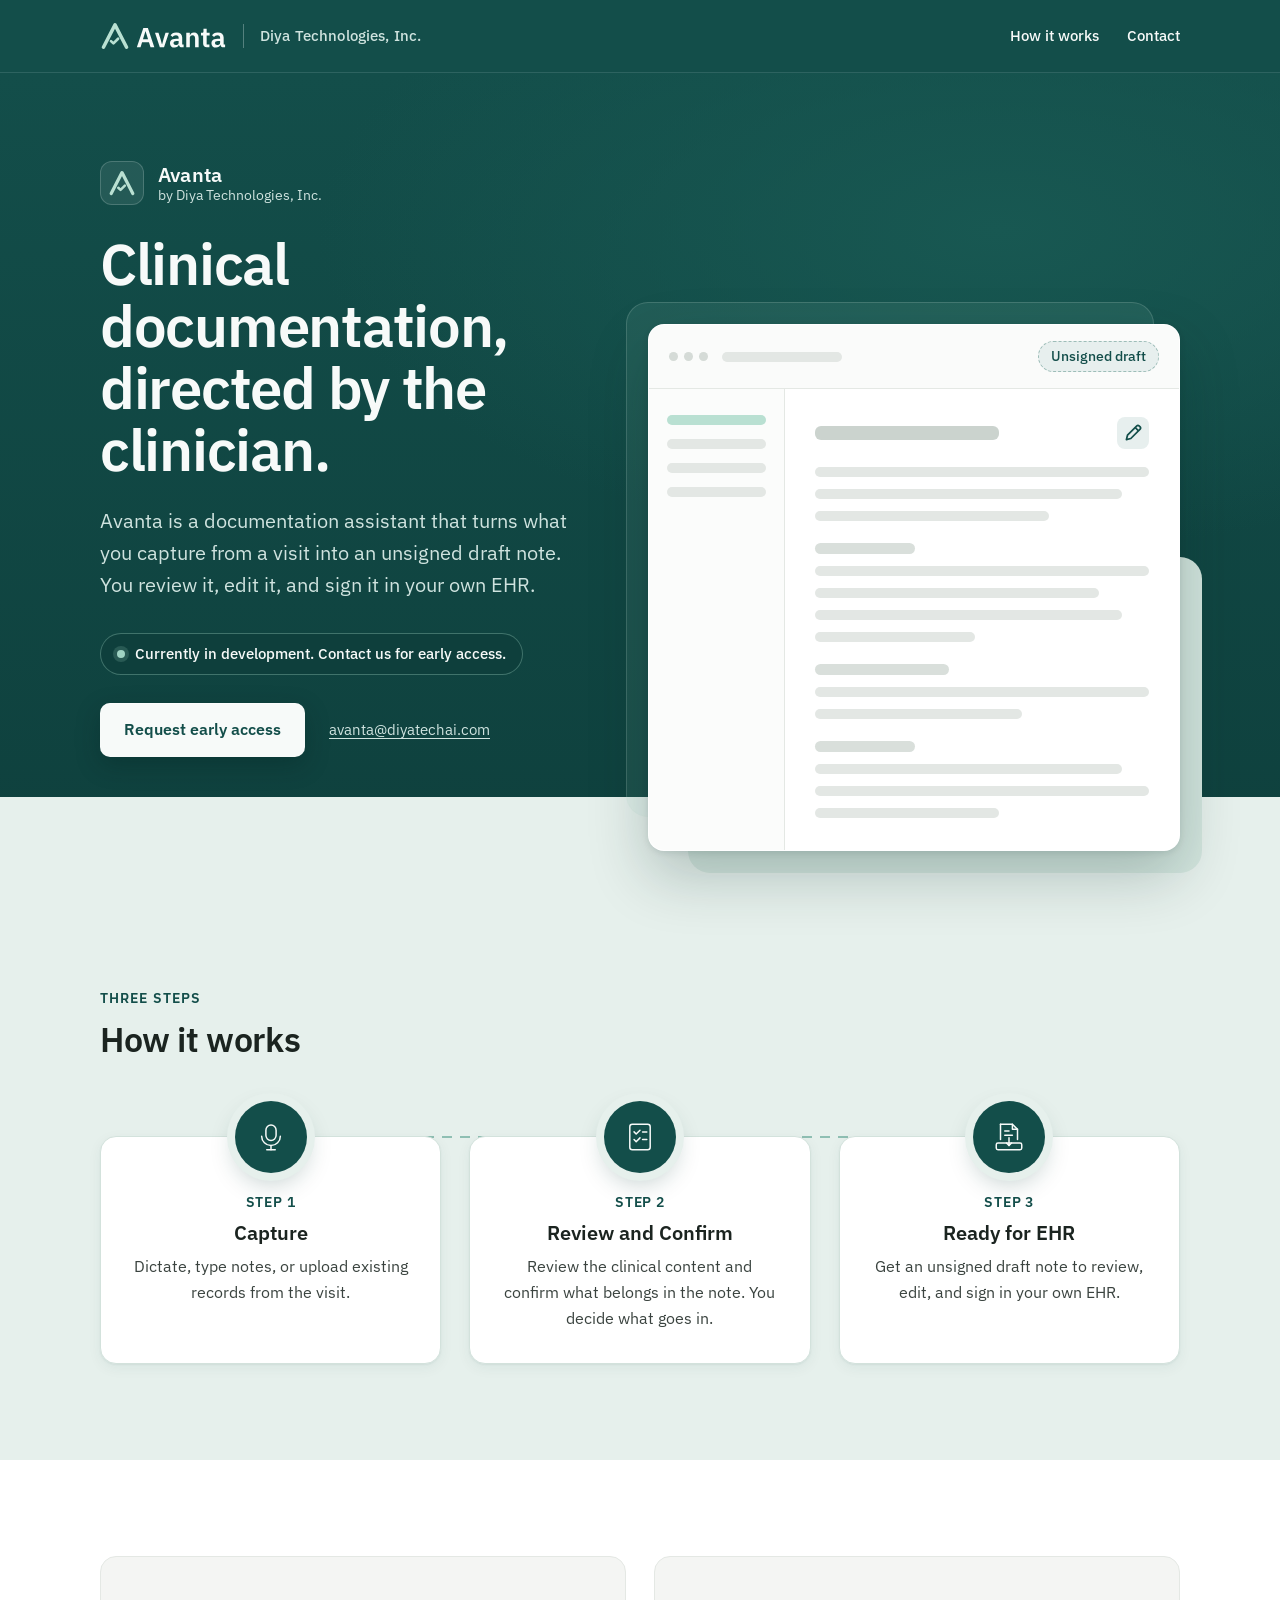
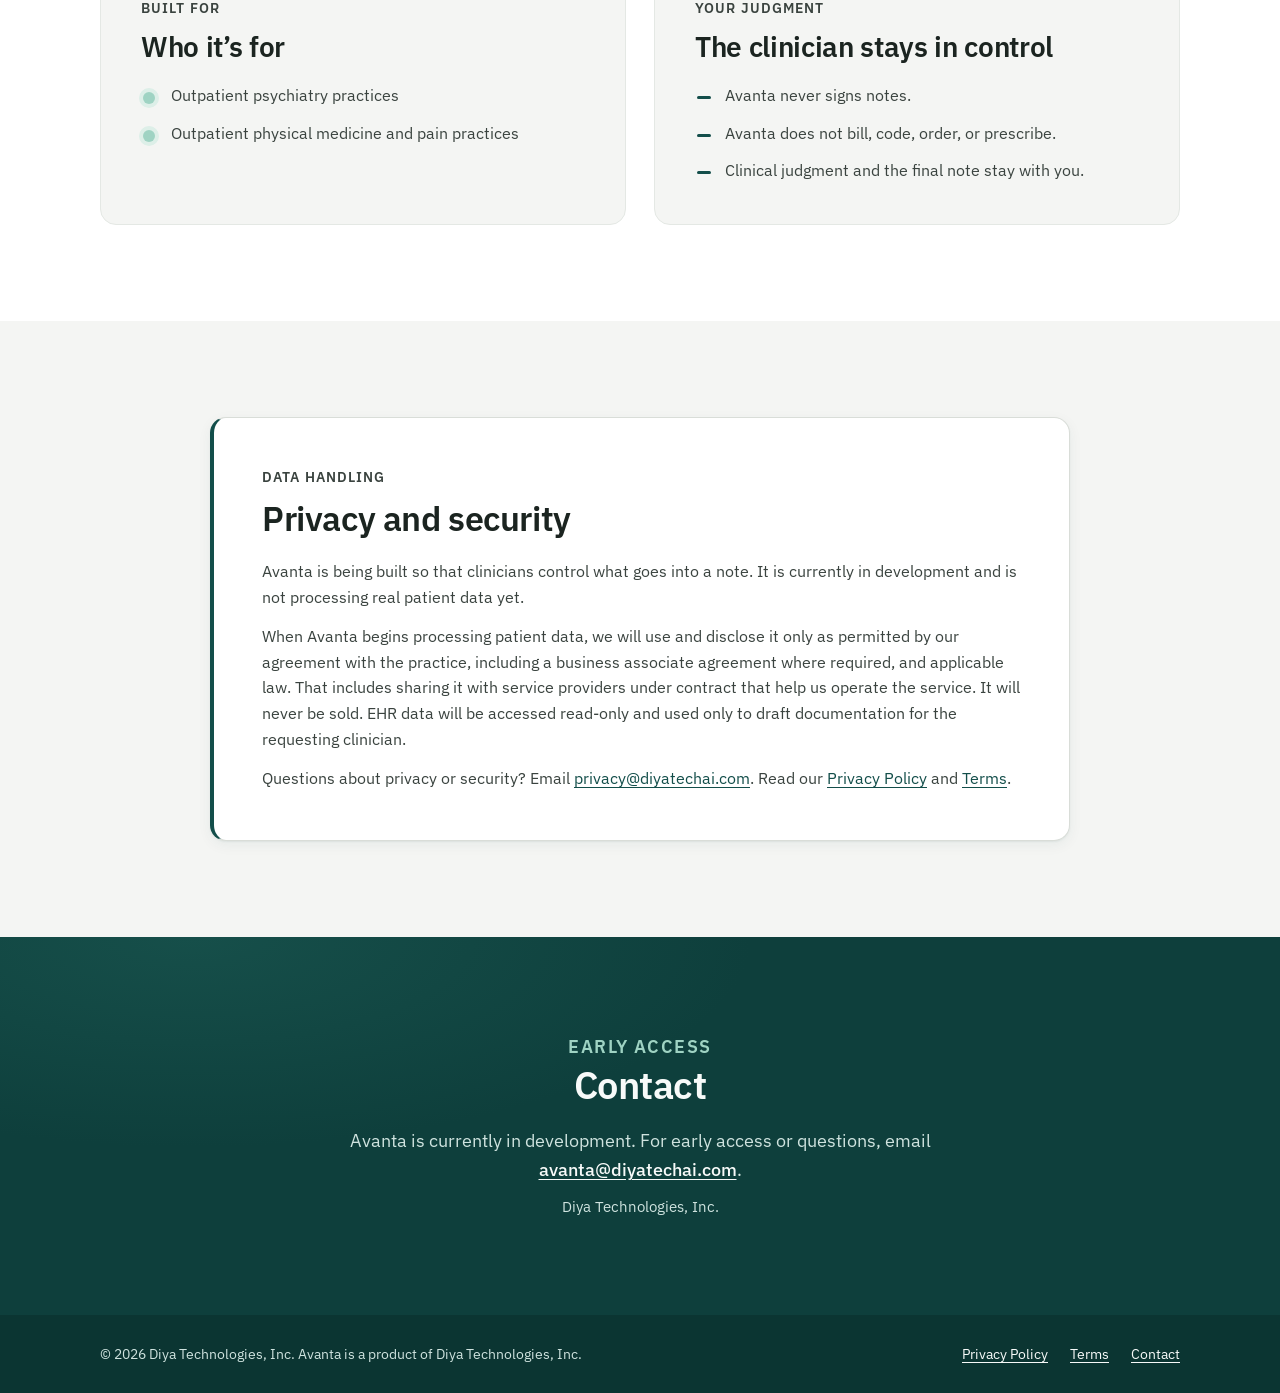
==== commit 25cf6e74: "Use avanta@ for contact and early access; keep privacy@ for privacy Co-authored-by: johnjohnanthony " ====
--- a/avanta/index.html
+++ b/avanta/index.html
@@ -39,8 +39,8 @@
         <p class="lede">Avanta is a documentation assistant that turns what you capture from a visit into an unsigned draft note. You review it, edit it, and sign it in your own EHR.</p>
         <p class="status"><i aria-hidden="true"></i>Currently in development. Contact us for early access.</p>
         <div class="actions">
-          <a class="btn" href="mailto:privacy@diyatechai.com?subject=Avanta%20early%20access">Request early access</a>
-          <a class="mail" href="mailto:privacy@diyatechai.com">privacy@diyatechai.com</a>
+          <a class="btn" href="mailto:avanta@diyatechai.com?subject=Avanta%20early%20access">Request early access</a>
+          <a class="mail" href="mailto:avanta@diyatechai.com">avanta@diyatechai.com</a>
         </div>
       </div>
       <div class="hero-visual">
@@ -133,7 +133,7 @@
     <div class="wrap contact">
       <p class="eyebrow">Early access</p>
       <h2 id="contact-h">Contact</h2>
-      <p>Avanta is currently in development. For early access or questions, email <a href="mailto:privacy@diyatechai.com">privacy@diyatechai.com</a>.</p>
+      <p>Avanta is currently in development. For early access or questions, email <a href="mailto:avanta@diyatechai.com">avanta@diyatechai.com</a>.</p>
       <p>Diya Technologies, Inc.</p>
     </div>
   </section>
@@ -145,7 +145,7 @@
     <nav aria-label="Legal">
       <a href="/avanta/privacy/">Privacy Policy</a>
       <a href="/avanta/terms/">Terms</a>
-      <a href="mailto:privacy@diyatechai.com">Contact</a>
+      <a href="mailto:avanta@diyatechai.com">Contact</a>
     </nav>
   </div>
 </footer>
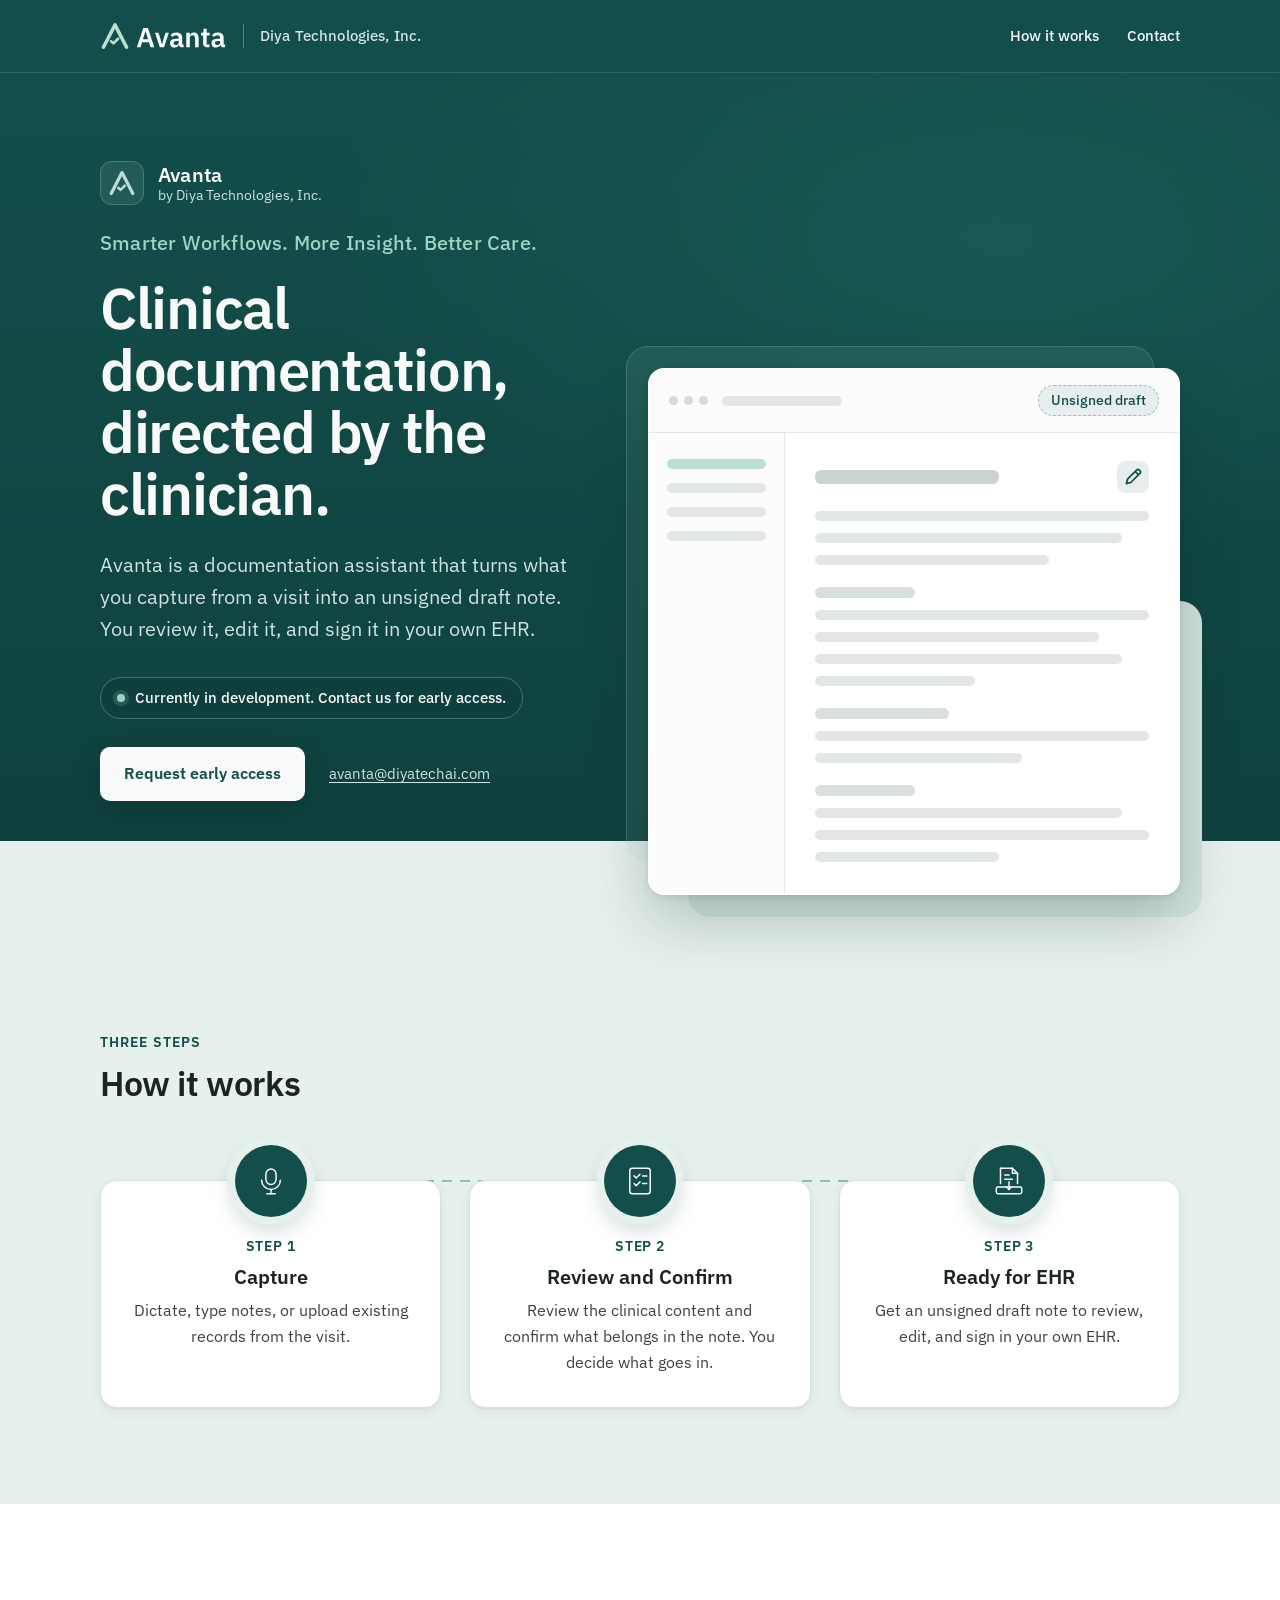
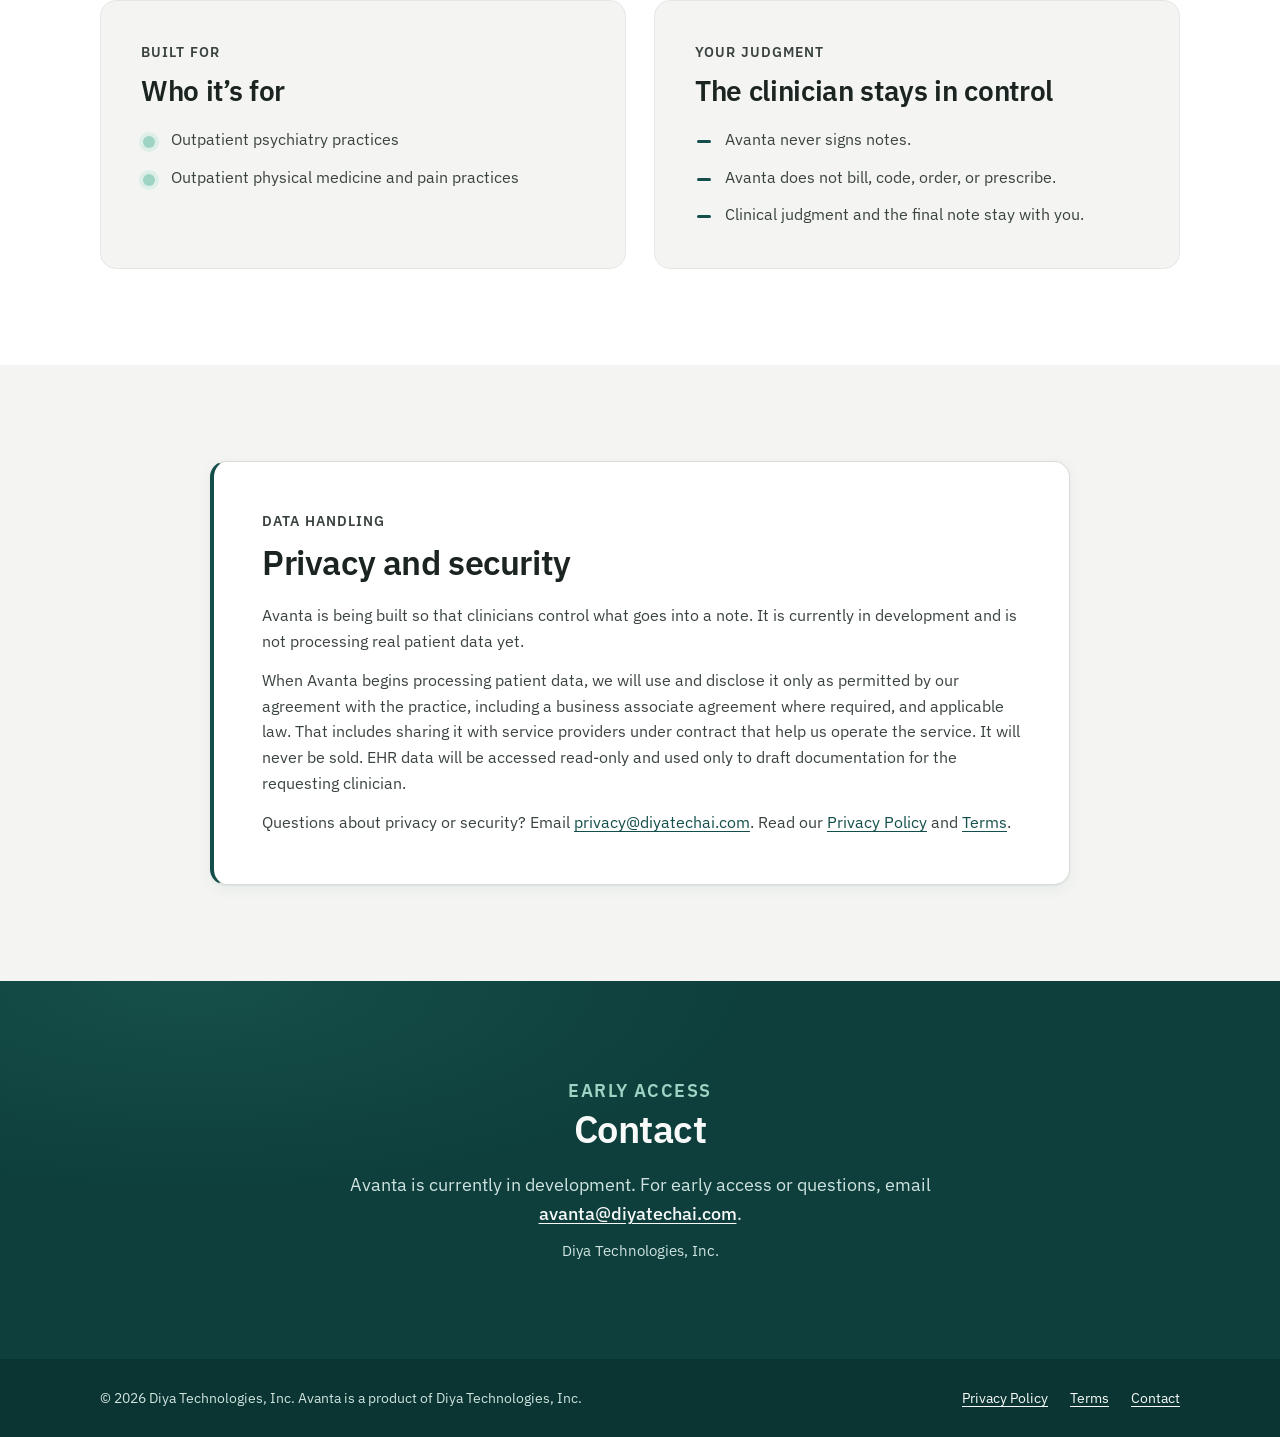
==== commit 8532b96b: "Add Avanta tagline to hero Co-authored-by: johnjohnanthony <johnjohnanthony@users.noreply.github.com" ====
--- a/avanta/index.html
+++ b/avanta/index.html
@@ -35,6 +35,7 @@
     <div class="wrap hero">
       <div class="hero-copy">
         <p class="wordmark"><span class="wm-mark"><svg data-logo="mark" class="mark-svg" viewBox="0 0 48 48" aria-hidden="true" focusable="false"><path d="M5.5 42 L24 6.2 L42.5 42" fill="none" stroke="currentColor" stroke-width="5.6" stroke-linecap="round" stroke-linejoin="round"/><path d="M17.6 32.2 L21.5 35.8 L28.9 28.4" fill="none" stroke="currentColor" stroke-width="4.3" stroke-linecap="round" stroke-linejoin="round"/></svg></span><span class="wm-text">Avanta<span>by Diya Technologies, Inc.</span></span></p>
+        <p class="tagline">Smarter Workflows. More Insight. Better Care.</p>
         <h1>Clinical documentation, directed by the clinician.</h1>
         <p class="lede">Avanta is a documentation assistant that turns what you capture from a visit into an unsigned draft note. You review it, edit it, and sign it in your own EHR.</p>
         <p class="status"><i aria-hidden="true"></i>Currently in development. Contact us for early access.</p>
--- a/avanta/styles.css
+++ b/avanta/styles.css
@@ -268,3 +268,4 @@
     .badge{padding:3px 10px}
   h1,.page-home h1{font-size:34px}
 }
+.tagline{margin:-4px 0 20px;font-size:20px;font-weight:500;letter-spacing:.01em;line-height:1.4;color:var(--mint)}
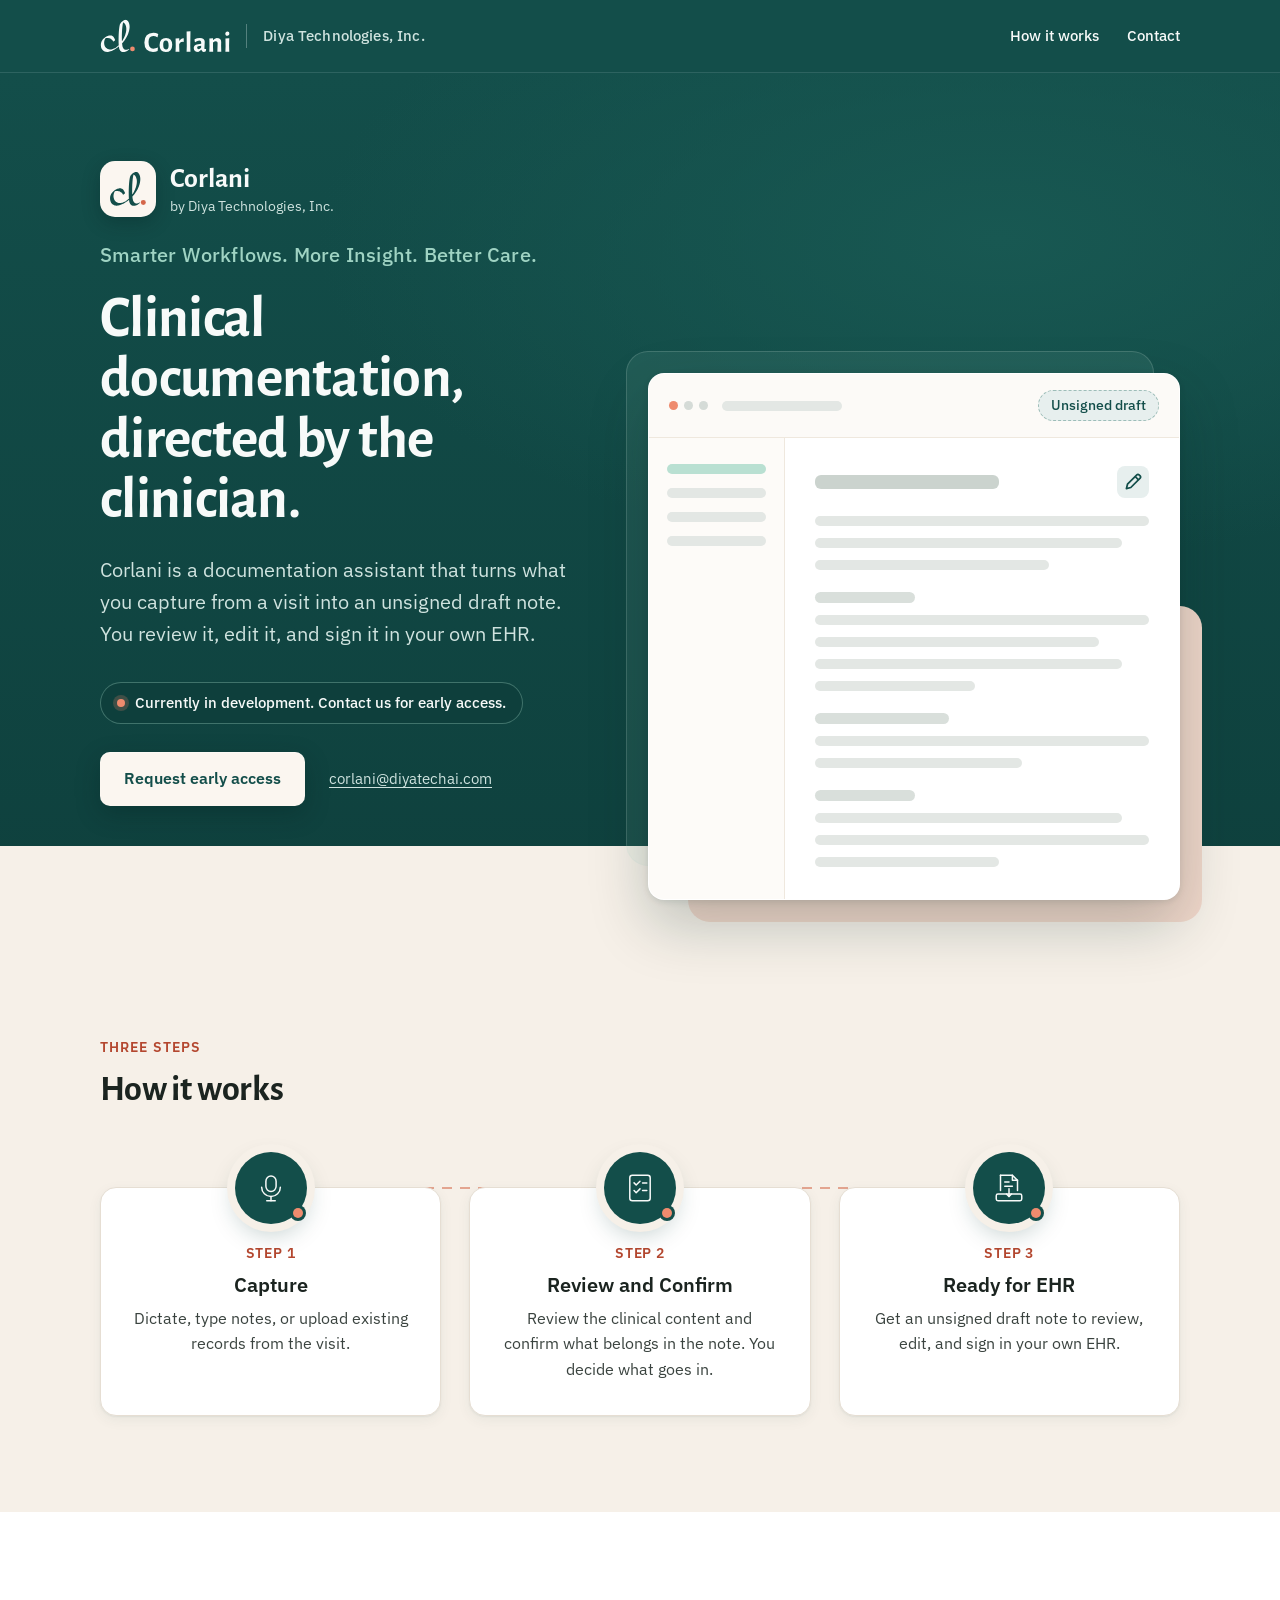
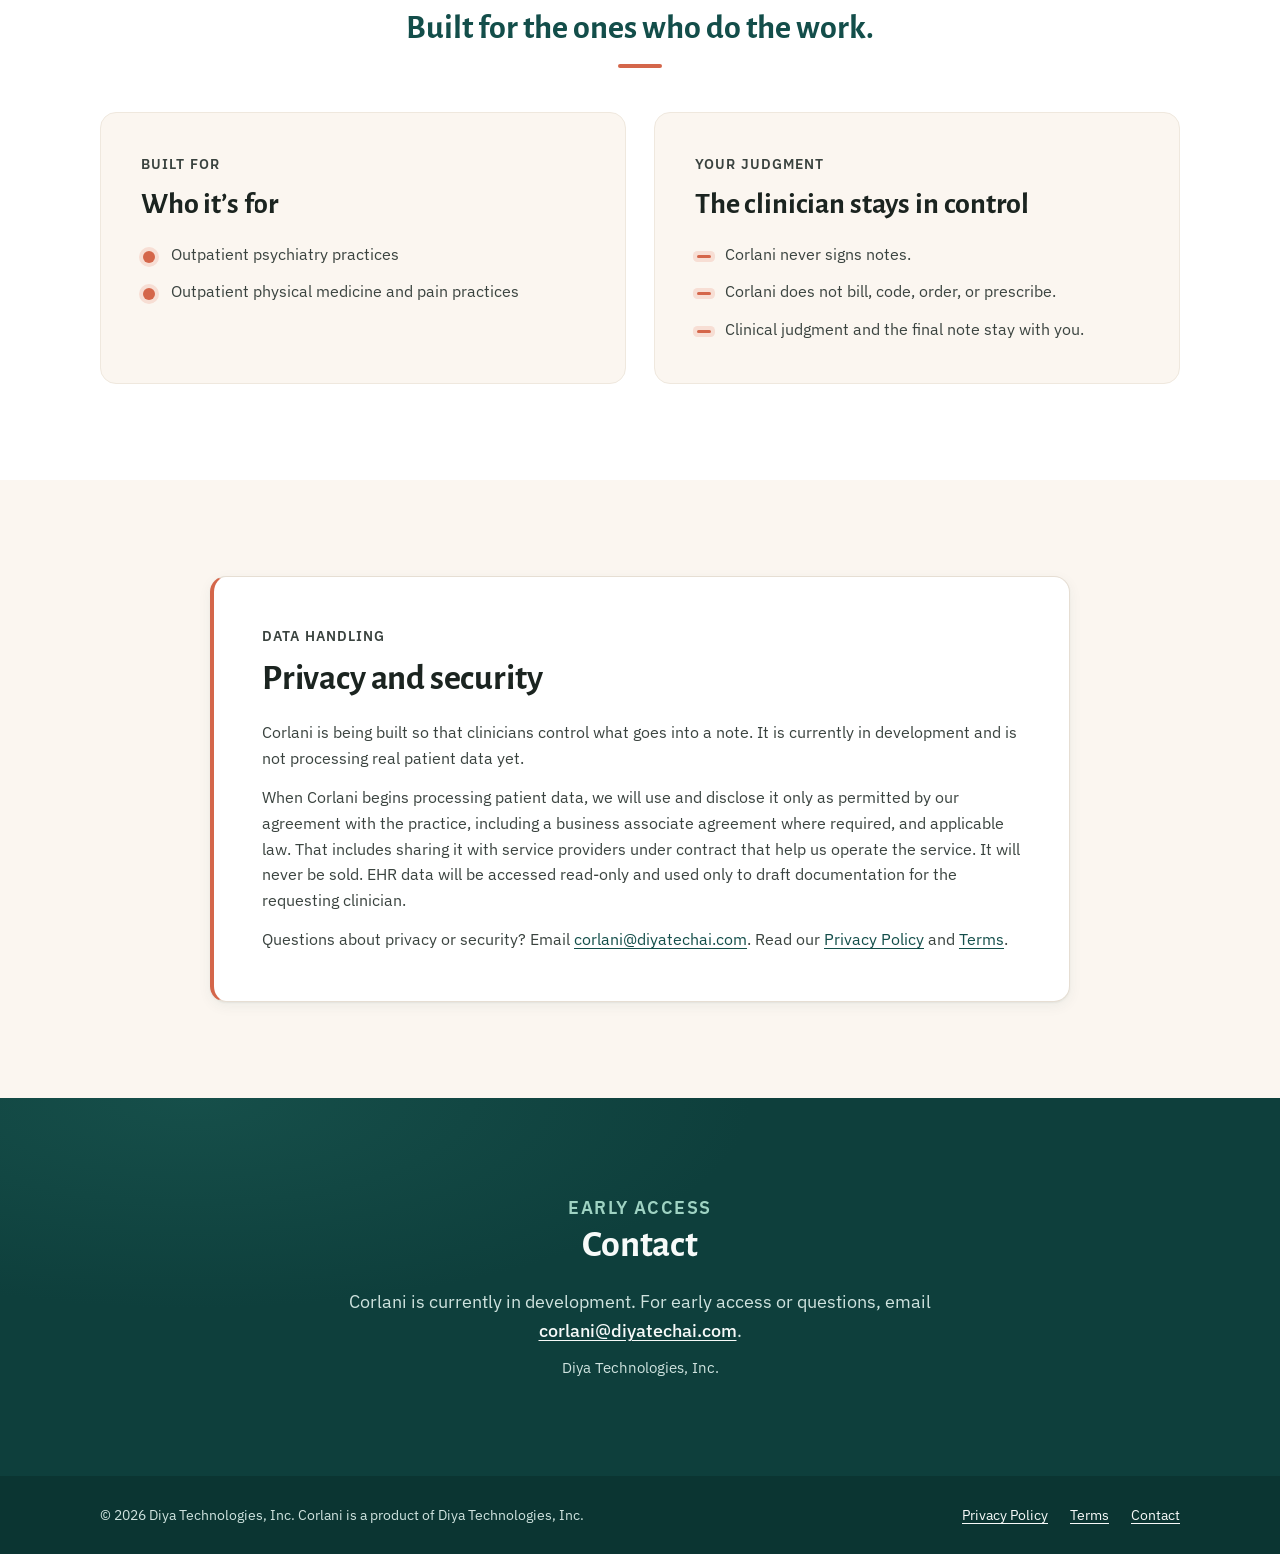
==== commit 8db1da97: "Publish the final Corlani website and redirect /avanta/ pages Replace the home page, add /corlani/ (" ====
--- a/avanta/index.html
+++ b/avanta/index.html
@@ -1,154 +1,10 @@
 <!doctype html>
-<html lang="en">
-<head>
-<meta charset="utf-8">
-<meta name="viewport" content="width=device-width, initial-scale=1">
-<title>Avanta | Diya Technologies, Inc.</title>
-<meta name="description" content="Avanta is a clinician-directed clinical documentation assistant from Diya Technologies, Inc. It prepares unsigned draft notes that clinicians review, edit, and sign in their own EHR. Currently in development.">
-<meta name="theme-color" content="#134E4A">
-<link rel="icon" href="/avanta/logo/favicon.svg" type="image/svg+xml">
-<link rel="icon" href="/avanta/logo/favicon-32.png" sizes="32x32" type="image/png">
-<link rel="icon" href="/avanta/logo/favicon-16.png" sizes="16x16" type="image/png">
-<link rel="icon" href="/avanta/logo/icon-512.png" sizes="512x512" type="image/png">
-<link rel="apple-touch-icon" href="/avanta/logo/apple-touch-icon-180.png">
-<link rel="preload" href="/avanta/fonts/ibm-plex-sans-latin-400-normal.woff2" as="font" type="font/woff2" crossorigin>
-<link rel="stylesheet" href="/avanta/styles.css">
-</head>
-<body class="page-avanta">
-<a class="skip" href="#main">Skip to content</a>
-<header class="site-header">
-  <div class="wrap">
-    <div class="brand">
-      <a class="logo" href="/avanta/" aria-label="Avanta"><svg data-logo="lockup" class="logo-svg" viewBox="0 0 203.1 48" role="img" aria-label="Avanta" focusable="false"><g class="logo-mark"><path d="M5.5 42 L24 6.2 L42.5 42" fill="none" stroke="currentColor" stroke-width="5.6" stroke-linecap="round" stroke-linejoin="round"/><path d="M17.6 32.2 L21.5 35.8 L28.9 28.4" fill="none" stroke="currentColor" stroke-width="4.3" stroke-linecap="round" stroke-linejoin="round"/></g><path class="logo-word" transform="translate(58 0)" d="M28.912607449856733 42.0H22.828080229226362L20.340974212034386 34.0945558739255H9.326647564469914L6.883954154727794 42.0H0.9326647564469914L11.325214899713467 11.0H18.60888252148997ZM18.91977077363897 29.07593123209169 16.388252148997136 21.259312320916905 14.922636103151863 16.32951289398281H14.70057306590258L13.234957020057307 21.259312320916905L10.74785100286533 29.07593123209169ZM44.4567335243553 42.0H37.70601719197708L29.978223495702007 18.816618911174785H35.574212034383955L38.8163323782235 28.80945558739255L41.08137535816619 37.070200573065904H41.39226361031519L43.65730659025788 28.80945558739255L46.810601719197706 18.816618911174785H52.22893982808023ZM75.81174785100288 42.0H72.65845272206305Q71.3704871060172 42.0 70.37120343839541 41.40042979942693Q69.37191977077364 40.80085959885387 68.81676217765043 39.646131805157594Q68.26160458452722 38.49140401146132 68.26160458452722 36.93696275071633V36.448424068767906L69.68280802292264 38.00286532951289H68.08395415472779Q67.50659025787967 40.22349570200573 65.70787965616046 41.378223495702Q63.909169054441264 42.532951289398284 61.333237822349574 42.532951289398284Q57.78022922636104 42.532951289398284 55.870487106017194 40.64541547277937Q53.96074498567336 38.757879656160455 53.96074498567336 35.693409742120345Q53.96074498567336 33.29512893982808 55.13767908309456 31.740687679083095Q56.314613180515764 30.186246418338108 58.5352435530086 29.386819484240686Q60.75587392550143 28.587392550143264 63.86475644699141 28.587392550143264H67.81747851002865V26.89971346704871Q67.81747851002865 24.98997134670487 66.79598853868194 23.90186246418338Q65.77449856733524 22.813753581661892 63.50945558739255 22.813753581661892Q61.510888252149 22.813753581661892 60.28954154727794 23.679799426934096Q59.06819484240688 24.545845272206304 58.2243553008596 25.744985673352435L54.84899713467049 22.724928366762178Q56.136962750716336 20.726361031518625 58.26876790830946 19.505014326647565Q60.400573065902584 18.283667621776505 63.909169054441264 18.283667621776505Q68.57249283667622 18.283667621776505 71.03739255014327 20.437679083094558Q73.50229226361031 22.591690544412607 73.50229226361031 26.544412607449857V37.46991404011462H75.81174785100288ZM67.81747851002865 32.00716332378224H64.1756446991404Q61.95501432664757 32.00716332378224 60.84469914040115 32.73997134670487Q59.73438395415473 33.4727793696275 59.73438395415473 34.84957020057307V35.60458452722063Q59.73438395415473 36.98137535816619 60.66704871060172 37.6919770773639Q61.599713467048716 38.402578796561606 63.24297994269341 38.402578796561606Q64.53094555873926 38.402578796561606 65.55243553008597 38.02507163323782Q66.57392550143267 37.64756446991404 67.19570200573065 36.892550143266476Q67.81747851002865 36.13753581661891 67.81747851002865 35.07163323782235ZM85.71547277936963 42.0H80.03065902578798V18.816618911174785H85.71547277936963V22.68051575931232H85.93753581661892Q86.64813753581663 20.81518624641834 88.18037249283668 19.549426934097422Q89.71260744985675 18.283667621776505 92.42177650429801 18.283667621776505Q95.97478510028654 18.283667621776505 97.9067335243553 20.65974212034384Q99.83868194842408 23.035816618911173 99.83868194842408 27.343839541547275V42.0H94.15386819484242V27.921203438395416Q94.15386819484242 25.478510028653293 93.26561604584529 24.212750716332376Q92.37736389684815 22.94699140401146 90.33438395415475 22.94699140401146Q89.17965616045846 22.94699140401146 88.11375358166191 23.368911174785097Q87.04785100286534 23.79083094555874 86.38166189111749 24.612464183381086Q85.71547277936963 25.434097421203436 85.71547277936963 26.677650429799428ZM117.0704871060172 42.0H112.98452722063038Q110.05329512893984 42.0 108.52106017191977 40.46776504297994Q106.98882521489972 38.93553008595988 106.98882521489972 36.09312320916905V23.302292263610315H103.56905444126076V18.816618911174785H105.34555873925503Q106.63352435530086 18.816618911174785 107.09985673352436 18.21704871060172Q107.56618911174786 17.617478510028654 107.56618911174786 16.41833810888252V12.46561604584527H112.67363896848138V18.816618911174785H117.42578796561605V23.302292263610315H112.67363896848138V37.46991404011462H117.0704871060172ZM142.16332378223495 42.0H139.01002865329514Q137.72206303724928 42.0 136.72277936962752 41.40042979942693Q135.72349570200575 40.80085959885387 135.16833810888255 39.646131805157594Q134.61318051575932 38.49140401146132 134.61318051575932 36.93696275071633V36.448424068767906L136.03438395415475 38.00286532951289H134.4355300859599Q133.85816618911176 40.22349570200573 132.05945558739256 41.378223495702Q130.26074498567337 42.532951289398284 127.68481375358166 42.532951289398284Q124.13180515759313 42.532951289398284 122.22206303724928 40.64541547277937Q120.31232091690545 38.757879656160455 120.31232091690545 35.693409742120345Q120.31232091690545 33.29512893982808 121.48925501432666 31.740687679083095Q122.66618911174785 30.186246418338108 124.8868194842407 29.386819484240686Q127.10744985673354 28.587392550143264 130.2163323782235 28.587392550143264H134.16905444126076V26.89971346704871Q134.16905444126076 24.98997134670487 133.14756446991404 23.90186246418338Q132.12607449856733 22.813753581661892 129.86103151862466 22.813753581661892Q127.86246418338109 22.813753581661892 126.64111747851004 23.679799426934096Q125.41977077363897 24.545845272206304 124.5759312320917 25.744985673352435L121.20057306590259 22.724928366762178Q122.48853868194844 20.726361031518625 124.62034383954156 19.505014326647565Q126.75214899713468 18.283667621776505 130.26074498567337 18.283667621776505Q134.92406876790832 18.283667621776505 137.38896848137537 20.437679083094558Q139.85386819484242 22.591690544412607 139.85386819484242 26.544412607449857V37.46991404011462H142.16332378223495ZM134.16905444126076 32.00716332378224H130.5272206303725Q128.30659025787966 32.00716332378224 127.19627507163324 32.73997134670487Q126.08595988538683 33.4727793696275 126.08595988538683 34.84957020057307V35.60458452722063Q126.08595988538683 36.98137535816619 127.01862464183381 37.6919770773639Q127.9512893982808 38.402578796561606 129.59455587392551 38.402578796561606Q130.88252148997137 38.402578796561606 131.90401146131808 38.02507163323782Q132.92550143266476 37.64756446991404 133.54727793696276 36.892550143266476Q134.16905444126076 36.13753581661891 134.16905444126076 35.07163323782235Z"/></svg></a>
-      <span class="brand-sep" aria-hidden="true"></span>
-      <a class="company" href="/">Diya Technologies, Inc.</a>
-    </div>
-    <nav class="nav" aria-label="Primary">
-      <a href="#how">How it works</a>
-      <a href="#contact">Contact</a>
-    </nav>
-  </div>
-</header>
-
-<main id="main">
-  <div class="hero-band">
-    <div class="wrap hero">
-      <div class="hero-copy">
-        <p class="wordmark"><span class="wm-mark"><svg data-logo="mark" class="mark-svg" viewBox="0 0 48 48" aria-hidden="true" focusable="false"><path d="M5.5 42 L24 6.2 L42.5 42" fill="none" stroke="currentColor" stroke-width="5.6" stroke-linecap="round" stroke-linejoin="round"/><path d="M17.6 32.2 L21.5 35.8 L28.9 28.4" fill="none" stroke="currentColor" stroke-width="4.3" stroke-linecap="round" stroke-linejoin="round"/></svg></span><span class="wm-text">Avanta<span>by Diya Technologies, Inc.</span></span></p>
-        <p class="tagline">Smarter Workflows. More Insight. Better Care.</p>
-        <h1>Clinical documentation, directed by the clinician.</h1>
-        <p class="lede">Avanta is a documentation assistant that turns what you capture from a visit into an unsigned draft note. You review it, edit it, and sign it in your own EHR.</p>
-        <p class="status"><i aria-hidden="true"></i>Currently in development. Contact us for early access.</p>
-        <div class="actions">
-          <a class="btn" href="mailto:avanta@diyatechai.com?subject=Avanta%20early%20access">Request early access</a>
-          <a class="mail" href="mailto:avanta@diyatechai.com">avanta@diyatechai.com</a>
-        </div>
-      </div>
-      <div class="hero-visual">
-        <div class="frame">
-<div class="mock" aria-hidden="true">
-  <div class="mock-top"><span class="dots"><i></i><i></i><i></i></span><span class="sk w30"></span><span class="badge">Unsigned draft</span></div>
-  <div class="mock-body">
-    <div class="mock-side"><span class="sk on"></span><span class="sk"></span><span class="sk"></span><span class="sk"></span></div>
-    <div class="mock-main">
-      <div class="mock-head"><span class="sk hd w55"></span><svg class="mock-icon" viewBox="0 0 20 20" aria-hidden="true"><path d="M4 16l1-4 8.5-8.5a1.4 1.4 0 0 1 2 0l1 1a1.4 1.4 0 0 1 0 2L8 15l-4 1z" fill="none" stroke="currentColor" stroke-width="1.6" stroke-linejoin="round"/><path d="M12 5l3 3" fill="none" stroke="currentColor" stroke-width="1.6"/></svg></div>
-      <span class="sk w100"></span><span class="sk w92"></span><span class="sk w70"></span>
-      <span class="sk sub w30"></span>
-      <span class="sk w100"></span><span class="sk w85"></span><span class="sk w92"></span><span class="sk w48"></span>
-      <span class="sk sub w40"></span>
-      <span class="sk w100"></span><span class="sk w62"></span>
-      <span class="sk sub w30"></span>
-      <span class="sk w92"></span><span class="sk w100"></span><span class="sk w55"></span>
-    </div>
-  </div>
-</div>
-        </div>
-      </div>
-    </div>
-  </div>
-
-  <section id="how" class="band band-how" aria-labelledby="how-h">
-    <div class="wrap">
-      <p class="eyebrow">Three steps</p>
-      <h2 id="how-h">How it works</h2>
-      <ol class="steps">
-        <li class="step">
-          <div class="step-node"><span class="step-icon"><svg viewBox="0 0 40 40" fill="none" stroke="currentColor" stroke-width="1.75" stroke-linecap="round" stroke-linejoin="round" aria-hidden="true"><rect x="14" y="6" width="12" height="18" rx="6"/><path d="M9 19a11 11 0 0 0 22 0"/><path d="M20 30v5"/><path d="M15 35h10"/></svg></span></div>
-          <span class="step-num">Step 1</span>
-          <h3>Capture</h3>
-          <p>Dictate, type notes, or upload existing records from the visit.</p>
-        </li>
-        <li class="step">
-          <div class="step-node"><span class="step-icon"><svg viewBox="0 0 40 40" fill="none" stroke="currentColor" stroke-width="1.75" stroke-linecap="round" stroke-linejoin="round" aria-hidden="true"><rect x="8" y="5" width="24" height="30" rx="3"/><path d="M13 14l2.5 2.5L20 12"/><path d="M23 14h5"/><path d="M13 23l2.5 2.5L20 21"/><path d="M23 23h5"/></svg></span></div>
-          <span class="step-num">Step 2</span>
-          <h3>Review and Confirm</h3>
-          <p>Review the clinical content and confirm what belongs in the note. You decide what goes in.</p>
-        </li>
-        <li class="step">
-          <div class="step-node"><span class="step-icon"><svg viewBox="0 0 40 40" fill="none" stroke="currentColor" stroke-width="1.75" stroke-linecap="round" stroke-linejoin="round" aria-hidden="true"><path d="M10 5h14l6 6v12"/><path d="M24 5v6h6"/><path d="M10 5v18"/><path d="M15 13h5"/><path d="M15 18h9"/><rect x="5" y="27" width="30" height="8" rx="2"/><path d="M20 21v9"/><path d="M17 27l3 3 3-3"/></svg></span></div>
-          <span class="step-num">Step 3</span>
-          <h3>Ready for EHR</h3>
-          <p>Get an unsigned draft note to review, edit, and sign in your own EHR.</p>
-        </li>
-      </ol>
-    </div>
-  </section>
-
-  <section class="band band-who" aria-label="Who it is for and what it does not do">
-    <div class="wrap">
-      <div class="two">
-        <div class="card who">
-          <p class="eyebrow">Built for</p>
-          <h2>Who it&rsquo;s for</h2>
-          <ul>
-            <li>Outpatient psychiatry practices</li>
-            <li>Outpatient physical medicine and pain practices</li>
-          </ul>
-        </div>
-        <div class="card control">
-          <p class="eyebrow">Your judgment</p>
-          <h2>The clinician stays in control</h2>
-          <ul>
-            <li>Avanta never signs notes.</li>
-            <li>Avanta does not bill, code, order, or prescribe.</li>
-            <li>Clinical judgment and the final note stay with you.</li>
-          </ul>
-        </div>
-      </div>
-    </div>
-  </section>
-
-  <section class="band band-privacy" aria-labelledby="privacy-h">
-    <div class="wrap">
-      <div class="card privacy">
-        <p class="eyebrow">Data handling</p>
-        <h2 id="privacy-h">Privacy and security</h2>
-        <p>Avanta is being built so that clinicians control what goes into a note. It is currently in development and is not processing real patient data yet.</p>
-        <p>When Avanta begins processing patient data, we will use and disclose it only as permitted by our agreement with the practice, including a business associate agreement where required, and applicable law. That includes sharing it with service providers under contract that help us operate the service. It will never be sold. EHR data will be accessed read-only and used only to draft documentation for the requesting clinician.</p>
-        <p>Questions about privacy or security? Email <a href="mailto:privacy@diyatechai.com">privacy@diyatechai.com</a>. Read our <a href="/avanta/privacy/">Privacy Policy</a> and <a href="/avanta/terms/">Terms</a>.</p>
-      </div>
-    </div>
-  </section>
-
-  <section id="contact" class="band band-contact" aria-labelledby="contact-h">
-    <div class="wrap contact">
-      <p class="eyebrow">Early access</p>
-      <h2 id="contact-h">Contact</h2>
-      <p>Avanta is currently in development. For early access or questions, email <a href="mailto:avanta@diyatechai.com">avanta@diyatechai.com</a>.</p>
-      <p>Diya Technologies, Inc.</p>
-    </div>
-  </section>
-</main>
-
-<footer class="site-footer">
-  <div class="wrap">
-    <span>&copy; 2026 Diya Technologies, Inc. Avanta is a product of Diya Technologies, Inc.</span>
-    <nav aria-label="Legal">
-      <a href="/avanta/privacy/">Privacy Policy</a>
-      <a href="/avanta/terms/">Terms</a>
-      <a href="mailto:avanta@diyatechai.com">Contact</a>
-    </nav>
-  </div>
-</footer>
-</body>
-</html>
+<html lang="en"><head><meta charset="utf-8">
+<title>Corlani has moved</title>
+<meta name="robots" content="noindex">
+<link rel="canonical" href="https://diyatechai.com/corlani/">
+<meta http-equiv="refresh" content="0; url=/corlani/">
+<script>location.replace("/corlani/" + location.search + location.hash);</script>
+</head><body style="font-family:sans-serif;background:#FBF6F0;color:#134E4A;padding:40px">
+<p>This page has moved to <a href="/corlani/" style="color:#134E4A">diyatechai.com/corlani/</a>.</p>
+</body></html>
